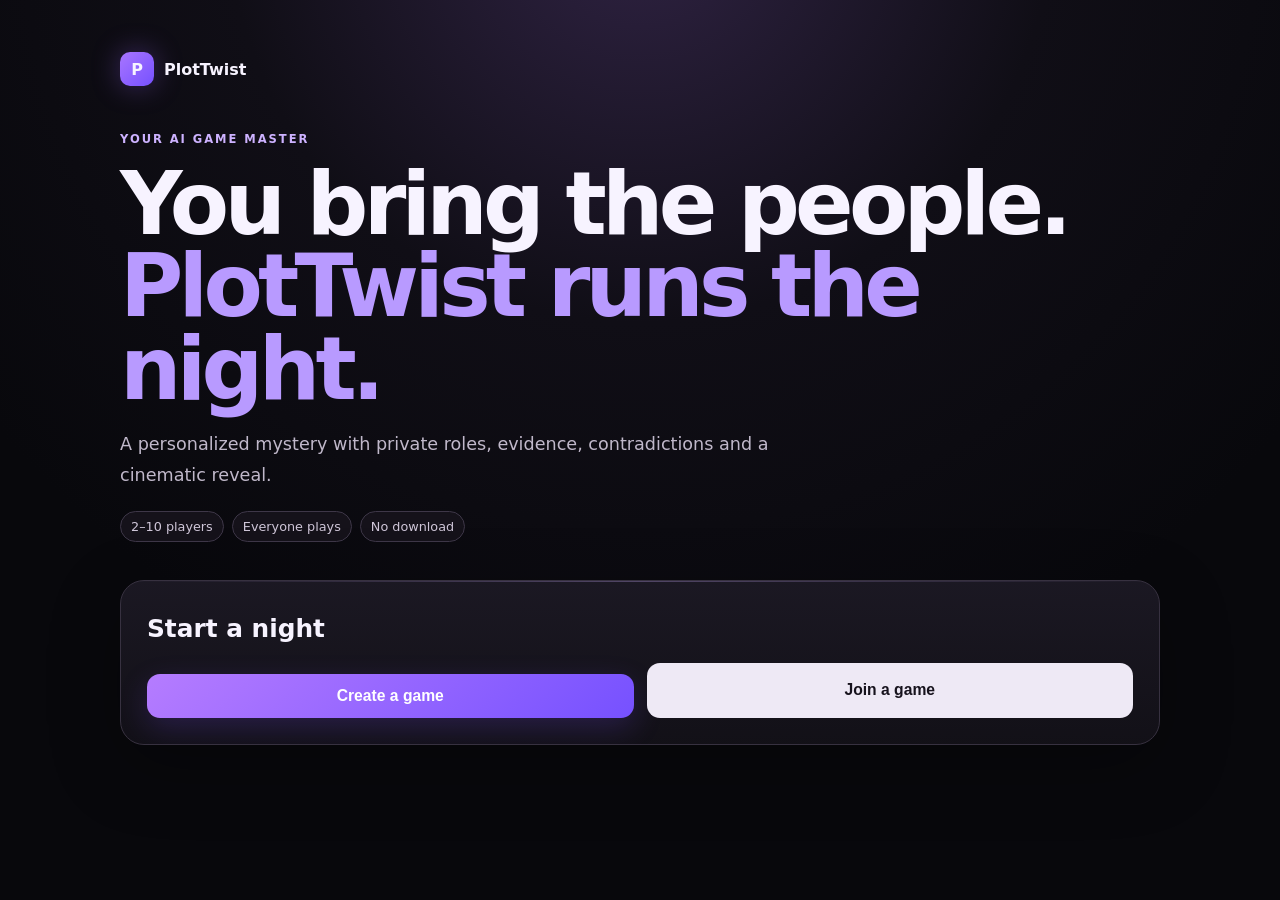
==== static/index.html @ 0352ec6f "Fix sticky old-game session and add New Game escape hatch" ====
<!doctype html><html lang="en"><head><meta charset="utf-8"><meta name="viewport" content="width=device-width,initial-scale=1"><title>PlotTwist 2</title><link rel="stylesheet" href="/static/style.css?v=5"><link rel="stylesheet" href="/static/v2.css?v=b157f9a"></head><body><main class="shell"><section class="hero" id="hero"><div class="brand"><span class="logo">P</span><span>PlotTwist</span></div><span class="eyebrow">YOUR AI GAME MASTER</span><h1>You bring the people.<br><em>PlotTwist runs the night.</em></h1><p>A personalized mystery with private roles, evidence, contradictions and a cinematic reveal.</p><div class="hero-badges"><span>2–10 players</span><span>Everyone plays</span><span>No download</span></div></section><section id="choice" class="card"><h2>Start a night</h2><div class="form-grid"><button class="primary" onclick="choose('create')">Create a game</button><button onclick="choose('join')">Join a game</button></div></section><section id="resumePanel" class="card hidden"><span class="eyebrow">GAME FOUND ON THIS DEVICE</span><h2>Resume or start fresh?</h2><p class="muted">This browser remembers your last room so a refresh does not kick you out.</p><div class="form-grid"><button class="primary" onclick="resumeGame()">Resume previous game</button><button onclick="newGame()">Start a new game</button></div></section><section id="createPanel" class="card hidden"><button class="mini" onclick="landing()">Back</button><h2>Create your mystery</h2><div class="form-grid"><label>Your name<input id="hostName" placeholder="Daniel"></label><label>Game<select id="gameType"><option value="murder">Murder Mystery</option><option value="heist">The Heist</option><option value="secrets">Secret Night</option></select></label><label>Group name<input id="groupName" placeholder="The Friday Crew"></label><label>Where are you playing?<input id="location" placeholder="Living room"></label></div><label>Inside joke or personal memory <span class="optional">optional</span><input id="insideJoke" placeholder="A real detail the mystery can turn into evidence"></label><button class="primary" onclick="createGame()">Create the night</button></section><section id="joinPanel" class="card hidden"><button class="mini" onclick="landing()">Back</button><h2>Join the mystery</h2><label>Your name<input id="joinName"></label><label>Room code<input id="joinCode" class="room-input" maxlength="5"></label><button class="primary" onclick="joinGame()">Join room</button></section><section id="game" class="hidden narrow"><div class="room-head"><div><span class="eyebrow">PRIVATE GAME</span><h1 id="roomTitle">PlotTwist</h1><p class="muted">Everyone is a player. The Game Master runs the story.</p></div><div style="display:flex;gap:8px;align-items:center;flex-wrap:wrap"><div class="pill" id="status">WAITING</div><button class="mini" onclick="newGame()">New game</button></div></div><div class="card compact" id="share"><div class="invite-grid"><div><strong>Room code</strong><div class="share-row"><span class="code" id="shareCode"></span><button class="mini" onclick="copyInvite()">Copy invite</button></div></div><img id="qr" class="qr"></div></div><div class="card"><div class="card-title-row"><h2>Cast</h2><span class="counter" id="playerCount"></span></div><div id="players"></div><div id="v2Controls"></div></div><div id="v2Mount"></div></section></main><div id="toast" class="toast hidden"></div><script src="/static/v2.js?v=f482faf"></script><script>let session=JSON.parse(localStorage.getItem('plottwist_session')||'{}');V2.session=session;const $=s=>document.querySelector(s);function save(){localStorage.setItem('plottwist_session',JSON.stringify(session));V2.session=session}function clearSession(){localStorage.removeItem('plottwist_session');session={};V2.session=session}function hidePanels(){['#choice','#resumePanel','#createPanel','#joinPanel','#game'].forEach(x=>$(x)?.classList.add('hidden'))}function toast(m){let t=$('#toast');t.textContent=m;t.classList.remove('hidden');setTimeout(()=>t.classList.add('hidden'),2200)}function landing(){hidePanels();$('#hero').classList.remove('hidden');(session.code?$('#resumePanel'):$('#choice')).classList.remove('hidden')}function choose(x){hidePanels();$('#hero').classList.remove('hidden');$(x==='create'?'#createPanel':'#joinPanel').classList.remove('hidden')}function newGame(){clearSession();history.replaceState({},'',location.pathname);hidePanels();$('#hero').classList.remove('hidden');$('#choice').classList.remove('hidden')}function resumeGame(){if(session.code)show();else landing()}async function req(p,b){let r=await fetch(p,{method:b?'POST':'GET',headers:{'Content-Type':'application/json'},body:b?JSON.stringify(b):undefined,cache:'no-store'}),d=await r.json();if(!r.ok)throw Error(d.error||'error');return d}async function createGame(){try{if(!$('#hostName').value.trim())return toast('Enter your name');session=await req('/api/create',{name:$('#hostName').value,game_type:$('#gameType').value,group_name:$('#groupName').value,location:$('#location').value,inside_joke:$('#insideJoke').value});save();show()}catch(e){toast(e.message)}}async function joinGame(){try{session=await req('/api/join',{name:$('#joinName').value,code:$('#joinCode').value});save();show()}catch(e){toast(e.message)}}function show(){hidePanels();$('#hero').classList.add('hidden');$('#game').classList.remove('hidden');$('#shareCode').textContent=session.code;$('#qr').src='/api/qr/'+session.code+'?v='+Date.now();loadShell();V2.load()}async function loadShell(){try{let s=await V2.req(`/api/v2/game/${session.code}?token=${encodeURIComponent(session.token||'')}&host=${encodeURIComponent(session.host||'')}`);$('#status').textContent={lobby:'WAITING',playing:'LIVE',finished:'CASE CLOSED'}[s.status];$('#roomTitle').textContent=s.title||'Tonight’s mystery';$('#playerCount').textContent=s.players.length+' players';$('#players').innerHTML=s.players.map((p,i)=>`<div class="player"><span class="avatar">${i+1}</span><span>${V2.esc(p.name)}</span><small>${p.has_ai_art?'AI portrait ready':p.has_photo?'Photo ready':'Ready'}</small></div>`).join('');$('#share').classList.toggle('hidden',s.status!=='lobby')}catch(e){if(e.message==='not_found'){clearSession();landing()}}}async function copyInvite(){try{await navigator.clipboard.writeText(`PlotTwist\nCode: ${session.code}\n${location.origin}/?code=${session.code}`);toast('Invite copied')}catch{toast('Code: '+session.code)}}let code=new URLSearchParams(location.search).get('code');if(code){clearSession();$('#joinCode').value=code.toUpperCase();choose('join')}else landing();setInterval(()=>{if(session.code&&!$('#game').classList.contains('hidden')){loadShell();V2.load()}},1500);</script></body></html>
---- static/style.css ----
:root{font-family:Inter,system-ui,-apple-system,BlinkMacSystemFont,"Segoe UI",sans-serif;background:#08080c;color:#f7f3ff;--ink:#f7f3ff;--muted:#aaa2b5;--panel:rgba(22,20,29,.92);--line:#373140;--violet:#a875ff;--violet2:#7651ff}*{box-sizing:border-box}body{margin:0;min-height:100vh;background:radial-gradient(circle at 50% -10%,#302344 0,#100e16 35%,#08080c 70%);background-attachment:fixed}.shell{width:min(1040px,92vw);margin:0 auto;padding:42px 0 86px}.narrow{width:min(760px,100%);margin:auto}.brand{display:flex;align-items:center;gap:10px;font-weight:900;margin-bottom:42px}.logo{display:grid;place-items:center;width:34px;height:34px;border-radius:10px;background:linear-gradient(135deg,var(--violet),var(--violet2));box-shadow:0 0 28px rgba(154,104,255,.34)}.hero{padding:10px 0 38px}.hero h1,.room-head h1{font-size:clamp(2.5rem,7vw,5.4rem);line-height:.96;letter-spacing:-.055em;margin:.18em 0}.hero h1 em{font-style:normal;color:#b89aff}.hero p{max-width:730px;color:#c0b8ca;font-size:1.1rem;line-height:1.75}.hero-badges{display:flex;flex-wrap:wrap;gap:8px;margin-top:20px}.hero-badges span,.counter{font-size:.8rem;border:1px solid #3e3748;border-radius:999px;padding:7px 10px;color:#cfc6d8;background:#15121a}.eyebrow{font-size:.72rem;letter-spacing:.17em;color:#cdb2ff;font-weight:900}.grid{display:grid;grid-template-columns:1.45fr .75fr;gap:18px;align-items:start}.card{position:relative;background:linear-gradient(180deg,rgba(28,25,36,.94),rgba(19,17,24,.94));border:1px solid var(--line);border-radius:24px;padding:26px;box-shadow:0 22px 70px rgba(0,0,0,.28);margin-bottom:18px;overflow:hidden}.card:before{content:"";position:absolute;inset:0 0 auto;height:1px;background:linear-gradient(90deg,transparent,rgba(204,174,255,.3),transparent)}.compact{padding:20px 22px}.card h2{font-size:1.55rem;margin:7px 0 20px}.step{position:absolute;left:22px;top:20px;color:#5d5367;font-weight:900;font-size:.8rem}.form-grid{display:grid;grid-template-columns:1fr 1fr;gap:0 13px}label{display:block;margin:13px 0;color:#d8d1df;font-size:.9rem;font-weight:650}input,select{width:100%;margin-top:7px;border:1px solid #433b4d;background:#0f0e13;color:#fff;border-radius:13px;padding:13px 14px;font-size:1rem;outline:none;transition:.2s}input:focus,select:focus{border-color:#8d69dc;box-shadow:0 0 0 3px rgba(141,105,220,.12)}.optional{color:#756d7f;font-size:.75rem;font-weight:500}button{border:0;border-radius:13px;padding:13px 17px;font-weight:850;font-size:.98rem;cursor:pointer;background:#eee9f5;color:#17131d;transition:transform .15s,opacity .15s}button:hover{transform:translateY(-1px)}button.primary{background:linear-gradient(135deg,#b57cff,#7651ff);color:white;width:100%;margin-top:11px;box-shadow:0 10px 30px rgba(124,81,255,.2)}button:disabled{opacity:.4;cursor:not-allowed;transform:none}.microcopy{font-size:.78rem;color:#756e80;text-align:center;margin:10px 0 0}.muted{color:var(--muted);line-height:1.55}.privacy-note{margin-top:22px;padding:12px;border-radius:12px;background:#111017;color:#91899b;font-size:.79rem}.room-input{text-transform:uppercase;letter-spacing:.18em;font-weight:900;font-size:1.15rem}.room-head{display:flex;align-items:flex-end;justify-content:space-between;gap:18px;margin-bottom:18px}.room-head h1{font-size:clamp(2rem,6vw,3.7rem);margin:.12em 0}.pill{border:1px solid #4a4058;background:#15121a;border-radius:999px;padding:9px 13px;color:#dacfea;font-size:.8rem;font-weight:800}.share-row{display:flex;align-items:center;gap:10px;margin:8px 0}.code{font-size:1.9rem;font-weight:950;letter-spacing:.16em}.mini{padding:8px 11px;font-size:.78rem;background:#2c2535;color:#fff}.card-title-row{display:flex;align-items:center;justify-content:space-between}.player{display:grid;grid-template-columns:34px 1fr auto;gap:10px;align-items:center;padding:12px 0;border-bottom:1px solid #302a37}.player:last-child{border-bottom:0}.avatar{display:grid;place-items:center;width:30px;height:30px;border-radius:50%;background:#2d2637;color:#cdb4ee;font-size:.75rem;font-weight:900}.player small{color:#8f859a}.hidden{display:none!important}.role-card{border-color:#57446f}.secret-panel,.objective{margin-top:15px;padding:17px;border-radius:15px;background:#0e0d12;border:1px solid #3c3348}.secret-panel span,.objective span{font-size:.72rem;color:#aa8ed2;font-weight:900;letter-spacing:.1em}.secret-panel p,.objective p{line-height:1.65;margin-bottom:0}.gm-card{padding-top:70px}.gm-orb{position:absolute;top:20px;right:24px;width:38px;height:38px;border-radius:50%;display:grid;place-items:center;background:radial-gradient(circle at 35% 30%,#d4b6ff,#7a4dea 58%,#33205c);font-size:.68rem;font-weight:950;box-shadow:0 0 32px rgba(150,98,255,.35)}.bigcopy{font-size:1.17rem;line-height:1.85}.choices{display:flex;flex-wrap:wrap;gap:8px;margin-top:12px}.choice{background:#292230;color:#fff;border:1px solid #493c55}.choice.selected{background:#8d62e8;border-color:#b897ff}.finish-card{text-align:center}.result{display:flex;justify-content:space-between;padding:11px 2px;border-bottom:1px solid #322b39;text-align:right}.toast{position:fixed;left:50%;bottom:28px;transform:translateX(-50%);background:#f3eef8;color:#16121b;padding:11px 16px;border-radius:999px;font-weight:800;box-shadow:0 14px 40px rgba(0,0,0,.35);z-index:10}hr{border:0;border-top:1px solid #3a3142;margin:22px 0}@media(max-width:760px){.grid,.form-grid{grid-template-columns:1fr}.shell{padding-top:25px}.brand{margin-bottom:28px}.room-head{align-items:flex-start;flex-direction:column}.hero p{font-size:1rem}.card{padding:21px}.step{left:19px}.player{grid-template-columns:30px 1fr}.player small{grid-column:2}.hero-badges{gap:6px}}

.invite-grid{display:grid;grid-template-columns:1fr 118px;gap:18px;align-items:center}.qr{width:118px;height:118px;background:#fff;border-radius:16px;padding:8px;justify-self:end}.round-top{display:flex;align-items:center;justify-content:space-between;gap:12px}.timer{font-variant-numeric:tabular-nums;font-weight:950;letter-spacing:.06em;border:1px solid #4b4057;background:#121017;padding:8px 11px;border-radius:999px;color:#e3d8ef}.timer.urgent{border-color:#9a4565;color:#ff9fbd;box-shadow:0 0 24px rgba(255,95,145,.12)}.live-event{margin:18px 0;padding:16px;border-radius:16px;border:1px solid #6b4aa0;background:linear-gradient(135deg,rgba(111,72,161,.22),rgba(42,29,59,.55))}.live-event span{font-size:.69rem;letter-spacing:.16em;font-weight:950;color:#d6b7ff}.live-event p{margin:8px 0 0;line-height:1.7}.host-react{margin-top:18px}.react-row{display:grid;grid-template-columns:1fr auto;gap:9px;align-items:end}.react-row input{margin:0}.react-row button{white-space:nowrap;background:#30253d;color:#fff;border:1px solid #51405f}@media(max-width:760px){.invite-grid{grid-template-columns:1fr 94px}.qr{width:94px;height:94px}.react-row{grid-template-columns:1fr}.react-row button{width:100%}}

.modal{position:fixed;inset:0;background:rgba(5,4,8,.82);backdrop-filter:blur(12px);z-index:50;display:grid;place-items:center;padding:20px}.modal.hidden{display:none}.modal-card{position:relative;width:min(560px,100%);background:#17131d;border:1px solid #44374f;border-radius:26px;padding:28px;box-shadow:0 30px 90px rgba(0,0,0,.55)}.modal-x{position:absolute;left:16px;top:14px;width:38px;height:38px;border-radius:50%;padding:0;background:#241d2d;color:#fff;border:1px solid #44374f}.how-steps{display:grid;gap:12px;margin:20px 0}.how-steps>div{display:grid;grid-template-columns:34px 1fr;gap:12px;align-items:center;background:#100d14;border:1px solid #30283a;border-radius:15px;padding:12px}.how-steps b{display:grid;place-items:center;width:30px;height:30px;border-radius:50%;background:#6d48a0}.sound-btn{padding:7px 9px;margin-left:6px;border-radius:999px;background:#18131f;border:1px solid #3c3048;color:#fff}

textarea{width:100%;min-height:92px;resize:vertical;background:#0f0c13;color:#fff;border:1px solid #3b3045;border-radius:14px;padding:12px;font:inherit}
.checkline{display:flex!important;gap:10px;align-items:center}
.checkline input{width:auto;margin:0}
---- static/v2.css ----
.v2-stage{display:grid;gap:18px}.v2-scene,.gm-conductor{padding:28px;border:1px solid rgba(255,255,255,.12);border-radius:20px;background:linear-gradient(145deg,rgba(255,255,255,.06),rgba(255,255,255,.015))}.v2-kicker{font-size:12px;letter-spacing:.18em;text-transform:uppercase;opacity:.65}.v2-phase{font-size:clamp(28px,6vw,56px);margin:6px 0 12px}.v2-opening{font-size:clamp(18px,3vw,25px);line-height:1.55}.evidence-grid{display:grid;grid-template-columns:repeat(auto-fit,minmax(220px,1fr));gap:12px}.evidence-card{padding:18px;border:1px solid rgba(255,255,255,.14);border-radius:16px;background:rgba(255,255,255,.04)}.evidence-card strong{display:block;margin-bottom:8px}.role-stack{display:grid;gap:14px}.role-poster{position:relative;overflow:hidden;min-height:420px;border-radius:24px;border:1px solid rgba(255,255,255,.14);background:#121218}.role-poster img{position:absolute;inset:0;width:100%;height:100%;object-fit:cover;filter:contrast(1.06);opacity:.92}.role-poster:after{content:'';position:absolute;inset:0;background:linear-gradient(180deg,rgba(0,0,0,.02),rgba(0,0,0,.08) 62%,rgba(0,0,0,.78))}.role-title{position:absolute;left:22px;right:22px;bottom:20px;z-index:2;text-shadow:0 2px 18px rgba(0,0,0,.7)}.role-title h2{font-size:clamp(34px,7vw,58px);margin:4px 0 0}.role-details{display:grid;gap:12px}.role-detail{padding:18px;border-radius:17px;background:#0f0e13;border:1px solid rgba(255,255,255,.11)}.role-detail strong{display:block;font-size:12px;letter-spacing:.14em;color:#c9a9ff;margin-bottom:8px}.role-detail p{margin:0;line-height:1.65}.gm-conductor{border-color:rgba(161,113,255,.4);background:linear-gradient(145deg,rgba(126,76,220,.17),rgba(255,255,255,.025))}.gm-conductor>p{font-size:17px;line-height:1.6}.current-turn{margin-top:18px;padding:22px;border-radius:18px;background:#0c0b10;border:1px solid rgba(197,165,255,.35)}.current-turn.your-turn{border-color:rgba(154,232,180,.75);box-shadow:0 0 0 1px rgba(154,232,180,.12),0 14px 40px rgba(80,180,115,.12)}.current-turn small{letter-spacing:.13em;color:#bca0ef}.current-turn.your-turn small{color:#9be3ad}.current-turn h2{font-size:clamp(30px,6vw,48px);margin:7px 0}.current-turn p{font-size:20px;line-height:1.55}.round-complete{margin-top:18px;padding:20px;border-radius:16px;background:rgba(70,160,95,.08);border:1px solid rgba(120,220,150,.35)}.round-complete strong{color:#9be3ad;letter-spacing:.08em}.photo-pick{display:grid;gap:12px;padding:16px;border:1px dashed rgba(255,255,255,.22);border-radius:14px}.photo-complete{border-style:solid;border-color:rgba(120,220,150,.45);background:rgba(70,160,95,.05)}.photo-done,.photo-status.saved{color:#9be3ad;font-weight:850}.photo-status{margin:0;color:#bfb7ca}.photo-status.error{color:#ff9fb1;font-weight:850}.choices{display:grid;grid-template-columns:repeat(auto-fit,minmax(150px,1fr));gap:10px}.v2-vote.selected{outline:2px solid #9be3ad;background:rgba(120,220,150,.12)}.timeline{display:grid;gap:10px}.timeline div{padding:12px 14px;border-left:3px solid currentColor;background:rgba(255,255,255,.04)}.reveal-card{background:radial-gradient(circle at 50% 0%,rgba(126,76,220,.2),transparent 42%),linear-gradient(145deg,rgba(255,255,255,.06),rgba(255,255,255,.015))}.reveal-score{font-size:20px;color:#c9a9ff;font-weight:800}.result-row{display:flex;justify-content:space-between;gap:16px;padding:14px 0;border-bottom:1px solid rgba(255,255,255,.08)}.result-row:last-child{border-bottom:0}.culprit-result{color:#ffb4c2;font-weight:800}@media(max-width:600px){.v2-scene,.gm-conductor{padding:18px}.role-poster{min-height:360px}.current-turn{padding:17px}.current-turn p{font-size:18px}.result-row{font-size:15px}}
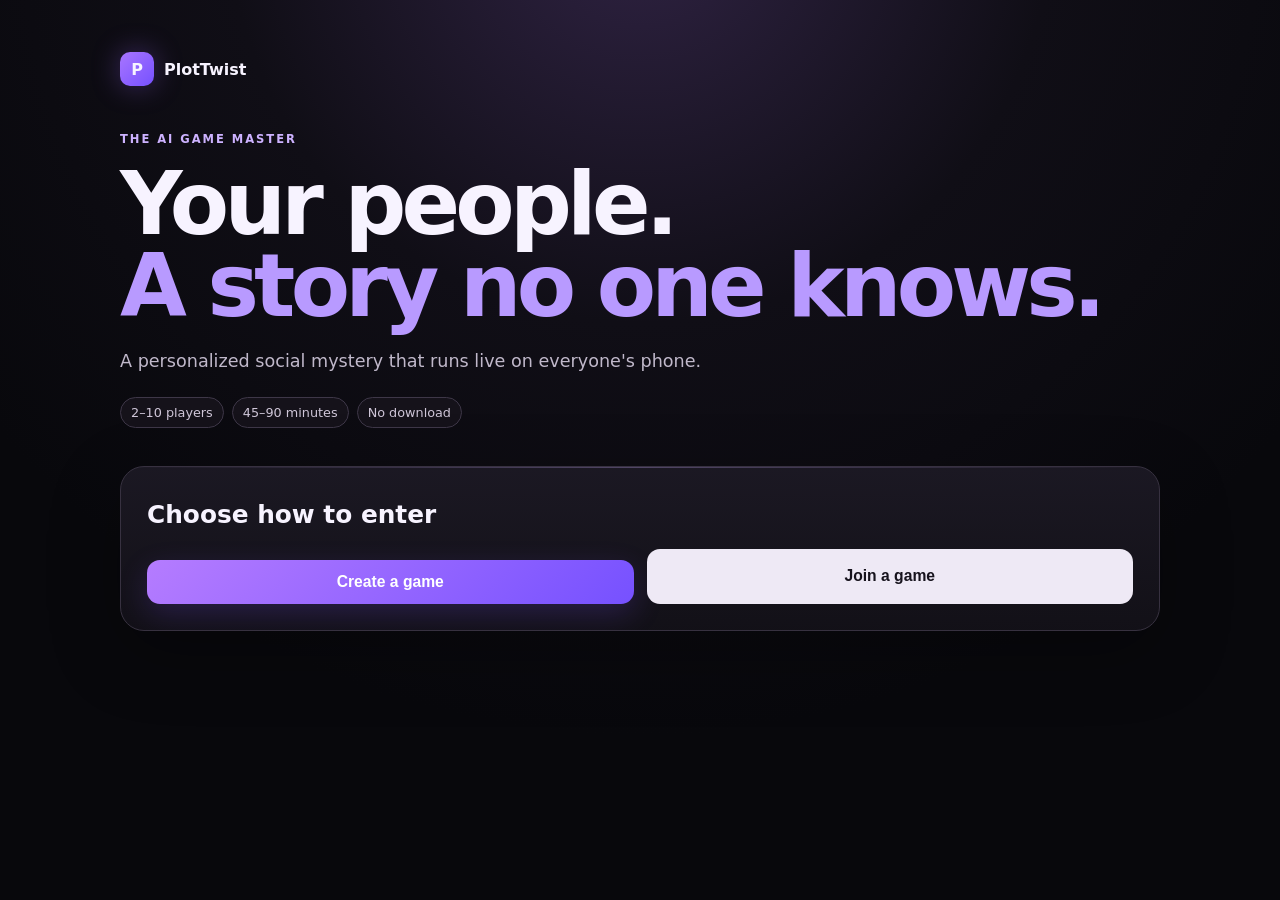
==== commit 6de38149: "Show photo upload for every player and player conclusions" ====
--- a/static/index.html
+++ b/static/index.html
@@ -1 +1,3 @@
-<!doctype html><html lang="en"><head><meta charset="utf-8"><meta name="viewport" content="width=device-width,initial-scale=1"><title>PlotTwist 2</title><link rel="stylesheet" href="/static/style.css?v=5"><link rel="stylesheet" href="/static/v2.css?v=b157f9a"></head><body><main class="shell"><section class="hero" id="hero"><div class="brand"><span class="logo">P</span><span>PlotTwist</span></div><span class="eyebrow">YOUR AI GAME MASTER</span><h1>You bring the people.<br><em>PlotTwist runs the night.</em></h1><p>A personalized mystery with private roles, evidence, contradictions and a cinematic reveal.</p><div class="hero-badges"><span>2–10 players</span><span>Everyone plays</span><span>No download</span></div></section><section id="choice" class="card"><h2>Start a night</h2><div class="form-grid"><button class="primary" onclick="choose('create')">Create a game</button><button onclick="choose('join')">Join a game</button></div></section><section id="resumePanel" class="card hidden"><span class="eyebrow">GAME FOUND ON THIS DEVICE</span><h2>Resume or start fresh?</h2><p class="muted">This browser remembers your last room so a refresh does not kick you out.</p><div class="form-grid"><button class="primary" onclick="resumeGame()">Resume previous game</button><button onclick="newGame()">Start a new game</button></div></section><section id="createPanel" class="card hidden"><button class="mini" onclick="landing()">Back</button><h2>Create your mystery</h2><div class="form-grid"><label>Your name<input id="hostName" placeholder="Daniel"></label><label>Game<select id="gameType"><option value="murder">Murder Mystery</option><option value="heist">The Heist</option><option value="secrets">Secret Night</option></select></label><label>Group name<input id="groupName" placeholder="The Friday Crew"></label><label>Where are you playing?<input id="location" placeholder="Living room"></label></div><label>Inside joke or personal memory <span class="optional">optional</span><input id="insideJoke" placeholder="A real detail the mystery can turn into evidence"></label><button class="primary" onclick="createGame()">Create the night</button></section><section id="joinPanel" class="card hidden"><button class="mini" onclick="landing()">Back</button><h2>Join the mystery</h2><label>Your name<input id="joinName"></label><label>Room code<input id="joinCode" class="room-input" maxlength="5"></label><button class="primary" onclick="joinGame()">Join room</button></section><section id="game" class="hidden narrow"><div class="room-head"><div><span class="eyebrow">PRIVATE GAME</span><h1 id="roomTitle">PlotTwist</h1><p class="muted">Everyone is a player. The Game Master runs the story.</p></div><div style="display:flex;gap:8px;align-items:center;flex-wrap:wrap"><div class="pill" id="status">WAITING</div><button class="mini" onclick="newGame()">New game</button></div></div><div class="card compact" id="share"><div class="invite-grid"><div><strong>Room code</strong><div class="share-row"><span class="code" id="shareCode"></span><button class="mini" onclick="copyInvite()">Copy invite</button></div></div><img id="qr" class="qr"></div></div><div class="card"><div class="card-title-row"><h2>Cast</h2><span class="counter" id="playerCount"></span></div><div id="players"></div><div id="v2Controls"></div></div><div id="v2Mount"></div></section></main><div id="toast" class="toast hidden"></div><script src="/static/v2.js?v=f482faf"></script><script>let session=JSON.parse(localStorage.getItem('plottwist_session')||'{}');V2.session=session;const $=s=>document.querySelector(s);function save(){localStorage.setItem('plottwist_session',JSON.stringify(session));V2.session=session}function clearSession(){localStorage.removeItem('plottwist_session');session={};V2.session=session}function hidePanels(){['#choice','#resumePanel','#createPanel','#joinPanel','#game'].forEach(x=>$(x)?.classList.add('hidden'))}function toast(m){let t=$('#toast');t.textContent=m;t.classList.remove('hidden');setTimeout(()=>t.classList.add('hidden'),2200)}function landing(){hidePanels();$('#hero').classList.remove('hidden');(session.code?$('#resumePanel'):$('#choice')).classList.remove('hidden')}function choose(x){hidePanels();$('#hero').classList.remove('hidden');$(x==='create'?'#createPanel':'#joinPanel').classList.remove('hidden')}function newGame(){clearSession();history.replaceState({},'',location.pathname);hidePanels();$('#hero').classList.remove('hidden');$('#choice').classList.remove('hidden')}function resumeGame(){if(session.code)show();else landing()}async function req(p,b){let r=await fetch(p,{method:b?'POST':'GET',headers:{'Content-Type':'application/json'},body:b?JSON.stringify(b):undefined,cache:'no-store'}),d=await r.json();if(!r.ok)throw Error(d.error||'error');return d}async function createGame(){try{if(!$('#hostName').value.trim())return toast('Enter your name');session=await req('/api/create',{name:$('#hostName').value,game_type:$('#gameType').value,group_name:$('#groupName').value,location:$('#location').value,inside_joke:$('#insideJoke').value});save();show()}catch(e){toast(e.message)}}async function joinGame(){try{session=await req('/api/join',{name:$('#joinName').value,code:$('#joinCode').value});save();show()}catch(e){toast(e.message)}}function show(){hidePanels();$('#hero').classList.add('hidden');$('#game').classList.remove('hidden');$('#shareCode').textContent=session.code;$('#qr').src='/api/qr/'+session.code+'?v='+Date.now();loadShell();V2.load()}async function loadShell(){try{let s=await V2.req(`/api/v2/game/${session.code}?token=${encodeURIComponent(session.token||'')}&host=${encodeURIComponent(session.host||'')}`);$('#status').textContent={lobby:'WAITING',playing:'LIVE',finished:'CASE CLOSED'}[s.status];$('#roomTitle').textContent=s.title||'Tonight’s mystery';$('#playerCount').textContent=s.players.length+' players';$('#players').innerHTML=s.players.map((p,i)=>`<div class="player"><span class="avatar">${i+1}</span><span>${V2.esc(p.name)}</span><small>${p.has_ai_art?'AI portrait ready':p.has_photo?'Photo ready':'Ready'}</small></div>`).join('');$('#share').classList.toggle('hidden',s.status!=='lobby')}catch(e){if(e.message==='not_found'){clearSession();landing()}}}async function copyInvite(){try{await navigator.clipboard.writeText(`PlotTwist\nCode: ${session.code}\n${location.origin}/?code=${session.code}`);toast('Invite copied')}catch{toast('Code: '+session.code)}}let code=new URLSearchParams(location.search).get('code');if(code){clearSession();$('#joinCode').value=code.toUpperCase();choose('join')}else landing();setInterval(()=>{if(session.code&&!$('#game').classList.contains('hidden')){loadShell();V2.load()}},1500);</script></body></html>+<!doctype html><html lang="en"><head><meta charset="utf-8"><meta name="viewport" content="width=device-width,initial-scale=1"><meta http-equiv="Cache-Control" content="no-store"><title>PlotTwist</title><link rel="stylesheet" href="/static/style.css?v=5"></head><body><main class="shell"><section class="hero" id="hero"><div class="brand"><span class="logo">P</span><span>PlotTwist</span></div><span class="eyebrow">THE AI GAME MASTER</span><h1>Your people.<br><em>A story no one knows.</em></h1><p>A personalized social mystery that runs live on everyone's phone.</p><div class="hero-badges"><span>2–10 players</span><span>45–90 minutes</span><span>No download</span></div></section><section id="choice" class="card"><h2>Choose how to enter</h2><div class="form-grid"><button class="primary" onclick="choose('create')">Create a game</button><button onclick="choose('join')">Join a game</button></div></section><section id="createPanel" class="card hidden"><button class="mini" onclick="home()">Back</button><h2>Create your night</h2><div class="form-grid"><label>Your name<input id="hostName"></label><label>Game<select id="gameType"><option value="murder">Murder Mystery</option><option value="heist">The Heist</option><option value="secrets">Secret Night</option></select></label><label>Group name<input id="groupName"></label><label>Location<input id="location" placeholder="Living room"></label><label>Relationship<select id="relationship"><option>Couple / date night</option><option>Old friends</option><option>Coworkers</option><option>Family</option><option>New friend group</option></select></label><label>Theme<select id="theme"><option>Modern mystery</option><option>Luxury hotel</option><option>Celebrity party</option><option>Dark mansion</option><option>Vacation gone wrong</option></select></label><label>Tone<select id="tone"><option>Funny & suspenseful</option><option>Dark & cinematic</option><option>Chaotic & funny</option></select></label><label>Length<select id="duration"><option value="45">45 minutes</option><option value="60" selected>60 minutes</option><option value="90">90 minutes</option></select></label></div><label>Inside joke or personal detail <span class="optional">optional</span><input id="insideJoke" placeholder="Something only your group would recognize"></label><button class="primary" onclick="createGame()">Create game</button></section><section id="joinPanel" class="card hidden"><button class="mini" onclick="home()">Back</button><h2>Join a game</h2><label>Your name<input id="joinName"></label><label>Room code<input id="joinCode" class="room-input" maxlength="5"></label><button class="primary" onclick="joinGame()">Join room</button></section><section id="game" class="hidden narrow"><div class="room-head"><div><span class="eyebrow">PRIVATE GAME</span><h1 id="roomTitle">PlotTwist</h1><p class="muted" id="storySubtitle"></p></div><div class="pill" id="status"></div></div><div class="card compact" id="share"><div class="invite-grid"><div><strong>Room code</strong><div class="share-row"><span class="code" id="shareCode"></span><button class="mini" onclick="copyInvite()">Copy invite</button></div></div><img id="qr" class="qr"></div></div><div class="card"><div class="card-title-row"><h2>Players</h2><span class="counter" id="playerCount"></span></div><div id="players"></div><div id="hostControls"></div></div><div class="card" id="photoCard"><span class="eyebrow">BEFORE THE STORY</span><h2>Add your face to the night</h2><p class="muted">Optional. Upload a photo and PlotTwist will turn it into your cinematic role portrait after the story starts.</p><div id="photoSaved" class="hidden" style="margin:8px 0;color:#9be3ad;font-weight:800">✓ PHOTO SAVED</div><label>Choose photo<input id="photoInput" type="file" accept="image/*"></label><img id="photoPreview" class="hidden" style="width:150px;height:150px;object-fit:cover;border-radius:16px;margin:12px auto;display:block"><label style="display:flex;gap:8px;align-items:flex-start"><input id="photoConsent" type="checkbox" style="width:auto;margin-top:3px"><span>I confirm this is my photo and consent to its use in this private game.</span></label><button id="photoSave" onclick="savePhoto()" disabled>Save this photo</button><p class="muted" id="photoMsg">No photo selected yet.</p></div><div class="card role-card hidden" id="roleCard"><span class="eyebrow">FOR YOUR EYES ONLY</span><div id="portraitWrap"></div><h2 id="roleName"></h2><div class="secret-panel"><span>YOUR SECRET</span><p id="secret"></p></div><div class="objective"><span>YOUR OBJECTIVE</span><p id="objective"></p></div><div class="secret-panel hidden" id="privateHintBox"><span>PRIVATE CLUE</span><p id="privateHint"></p></div></div><div class="card gm-card hidden" id="roundCard"><div class="gm-orb">GM</div><div class="round-top"><span class="eyebrow" id="roundLabel"></span><div class="timer" id="timer">--:--</div></div><h2>Game Master</h2><p class="bigcopy" id="roundPrompt"></p><div class="live-event hidden" id="liveEvent"><span>LIVE TWIST</span><p id="liveEventText"></p></div><div id="playerReact" class="hidden"><hr><strong>Your conclusion / what just happened?</strong><p class="muted">Every player can submit one observation. PlotTwist will turn it into a live twist for the group.</p><div class="react-row"><input id="reactSummary" placeholder="I noticed that..."><button id="twistBtn" onclick="reactGM()">Submit conclusion</button></div></div><div id="voteBox"></div></div><div class="card hidden finish-card" id="finished"><span class="eyebrow">CASE CLOSED</span><h2 id="killer"></h2><p id="scoreLine"></p><div id="voteResults"></div><button class="primary" onclick="newGame()">New game</button></div></section></main><div id="toast" class="toast hidden"></div><script>
+let session=JSON.parse(localStorage.getItem('plottwist_session')||'null')||{},timerHandle=null,timerDeadline=0,lastRound=null,loading=false,pendingPhoto='';const $=s=>document.querySelector(s),esc=s=>String(s??'').replace(/[&<>"']/g,c=>({'&':'&amp;','<':'&lt;','>':'&gt;','"':'&quot',"'":'&#39;'}[c]));function save(){localStorage.setItem('plottwist_session',JSON.stringify(session))}function clearSession(){localStorage.removeItem('plottwist_session');session={}}function toast(m){let t=$('#toast');t.textContent=m;t.classList.remove('hidden');setTimeout(()=>t.classList.add('hidden'),2500)}function choose(x){$('#choice').classList.add('hidden');$('#createPanel').classList.toggle('hidden',x!=='create');$('#joinPanel').classList.toggle('hidden',x!=='join')}function home(){clearSession();location.href='/'}async function req(p,b){let r=await fetch(p+(p.includes('?')?'&':'?')+'_='+Date.now(),{method:b?'POST':'GET',headers:{'Content-Type':'application/json','Cache-Control':'no-cache'},body:b?JSON.stringify(b):undefined,cache:'no-store'});let d=await r.json();if(!r.ok)throw Error(d.error||`HTTP ${r.status}`);return d}async function createGame(){try{if(!$('#hostName').value.trim())return toast('Enter your name');session=await req('/api/create',{name:$('#hostName').value,game_type:$('#gameType').value,group_name:$('#groupName').value,location:$('#location').value,relationship:$('#relationship').value,inside_joke:$('#insideJoke').value,theme:$('#theme').value,tone:$('#tone').value,duration:+$('#duration').value});save();show()}catch(e){toast('Could not create game: '+e.message)}}async function joinGame(){try{session=await req('/api/join',{name:$('#joinName').value,code:$('#joinCode').value});save();show()}catch(e){toast('Could not join: '+e.message)}}function show(){$('#hero').classList.add('hidden');$('#choice').classList.add('hidden');$('#createPanel').classList.add('hidden');$('#joinPanel').classList.add('hidden');$('#game').classList.remove('hidden');$('#qr').src='/api/qr/'+session.code+'?v='+Date.now();load()}function newGame(){clearSession();location.href='/'}async function copyInvite(){try{await navigator.clipboard.writeText(`PlotTwist\nCode: ${session.code}\n${location.origin}/?code=${session.code}`);toast('Invite copied')}catch{toast('Code: '+session.code)}}$('#photoInput').addEventListener('change',async e=>{let f=e.target.files&&e.target.files[0];if(!f)return;if(!f.type.startsWith('image/'))return toast('Choose an image file');if(f.size>4*1024*1024)return toast('Choose a photo under 4 MB');pendingPhoto=await new Promise((ok,no)=>{let r=new FileReader();r.onload=()=>ok(String(r.result));r.onerror=no;r.readAsDataURL(f)});$('#photoPreview').src=pendingPhoto;$('#photoPreview').classList.remove('hidden');$('#photoSave').disabled=false;$('#photoMsg').textContent='Photo selected. Confirm consent and save.'});async function savePhoto(){if(!pendingPhoto)return toast('Choose a photo first');if(!$('#photoConsent').checked)return toast('Confirm consent first');let b=$('#photoSave');b.disabled=true;b.textContent='Saving...';try{await req(`/api/game/${session.code}/photo`,{token:session.token,data_url:pendingPhoto,consent:true});pendingPhoto='';toast('Photo saved');await load()}catch(e){toast('Photo failed: '+e.message)}finally{b.textContent='Save this photo'}}async function load(){if(!session.code||loading)return;loading=true;try{render(await req(`/api/game/${session.code}?token=${encodeURIComponent(session.token||'')}&host=${encodeURIComponent(session.host||'')}`))}catch(e){if(e.message==='not_found'){clearSession();location.href='/'}else console.log(e)}finally{loading=false}}function render(d){let changed=lastRound!==null&&d.round_no!==lastRound;lastRound=d.round_no;$('#shareCode').textContent=d.code;$('#status').textContent={lobby:'WAITING',playing:'LIVE',finished:'FINISHED'}[d.status]||d.status;$('#playerCount').textContent=d.players.length+' players';$('#roomTitle').textContent=d.story_title||d.group_name||'PlotTwist';$('#storySubtitle').textContent=d.location||'';$('#players').innerHTML=d.players.map((p,i)=>`<div class="player"><span class="avatar">${i+1}</span><span>${esc(p.name)}</span><small>${p.has_ai_art?'AI portrait ready':p.has_photo?(d.status==='lobby'?'Photo ready':'Creating portrait…'):esc(p.role_name||'Waiting')}</small></div>`).join('');$('#share').classList.toggle('hidden',d.status!=='lobby');$('#photoCard').classList.toggle('hidden',d.status!=='lobby'||!d.me);if(d.me){$('#photoSaved').classList.toggle('hidden',!d.me.has_photo);if(d.me.has_photo)$('#photoMsg').textContent='✓ Your photo is saved and ready.'}$('#hostControls').innerHTML='';if(d.is_host&&d.status==='lobby')$('#hostControls').innerHTML=`<button class="primary" id="startBtn">${d.players.length<2?'Need at least 2 players':'Start the story'}</button>`;if(d.is_host&&d.status==='lobby'){let b=$('#startBtn');b.disabled=d.players.length<2;b.addEventListener('click',start)}if(d.is_host&&d.status==='playing'){$('#hostControls').innerHTML=`<button class="primary" id="nextBtn">${d.round_no===4?'Reveal the truth':'Open next round'}</button>`;$('#nextBtn').addEventListener('click',next)}if(d.me&&d.me.role_name&&d.status!=='finished'){$('#roleCard').classList.remove('hidden');$('#roleName').textContent=d.me.role_name;$('#secret').textContent=d.me.secret;$('#objective').textContent=d.me.objective;$('#privateHintBox').classList.toggle('hidden',!d.me.private_hint);$('#privateHint').textContent=d.me.private_hint||'';let art=d.me.ai_art_data||'';$('#portraitWrap').innerHTML=art?`<img src="${art}" style="width:100%;max-height:420px;object-fit:cover;border-radius:18px;margin:0 0 16px">`:d.me.has_photo?'<div class="muted" style="padding:18px 0">Creating your cinematic portrait…</div>':''}else $('#roleCard').classList.add('hidden');if(d.status==='playing'){$('#roundCard').classList.remove('hidden');$('#roundLabel').textContent=`Round ${d.round_no} of 4`;$('#roundPrompt').textContent=d.round_prompt;$('#playerReact').classList.toggle('hidden',!d.me);let ev=d.latest_gm_event&&d.latest_gm_event.round_no===d.round_no?d.latest_gm_event.response:'';$('#liveEvent').classList.toggle('hidden',!ev);$('#liveEventText').textContent=ev;timerDeadline=Date.now()+d.remaining_seconds*1000;startTimer();if(changed)toast(`Round ${d.round_no} is live`);if(d.round_no===4&&d.me){$('#voteBox').innerHTML='<hr><strong>YOUR SECRET VOTE</strong><div class="choices">'+d.players.filter(p=>p.id!==d.me.id).map(p=>`<button class="choice" data-id="${p.id}">${esc(p.name)}</button>`).join('')+'</div>';document.querySelectorAll('.choice').forEach(b=>b.addEventListener('click',()=>vote(+b.dataset.id,b)))}else $('#voteBox').innerHTML=''}else{$('#roundCard').classList.add('hidden');stopTimer()}if(d.status==='finished'){$('#finished').classList.remove('hidden');$('#killer').textContent=`${d.killer?.name||'Unknown'} was the culprit.`;$('#scoreLine').textContent=`${d.correct_votes} of ${d.total_votes} votes were correct.`;$('#voteResults').innerHTML=(d.vote_summary||[]).map(v=>`<div class="result"><span>${esc(v.name)}</span><strong>${v.votes} votes</strong></div>`).join('')}else $('#finished').classList.add('hidden')}async function start(){let b=$('#startBtn');if(b){b.disabled=true;b.textContent='Creating characters...'}try{await req(`/api/game/${session.code}/start`,{host:session.host});await load()}catch(e){toast('Start failed: '+e.message);if(b)b.disabled=false}}async function next(){let b=$('#nextBtn');if(b){b.disabled=true;b.textContent='Opening...'}try{let d=await req(`/api/game/${session.code}/next`,{host:session.host});toast(d.status==='finished'?'Case closed':`Round ${d.round_no} opened`);await load()}catch(e){toast('Next round failed: '+e.message);if(b)b.disabled=false}}async function reactGM(){let v=$('#reactSummary').value.trim();if(!v)return toast('Write what happened first');let b=$('#twistBtn');b.disabled=true;b.textContent='Submitting...';try{await req(`/api/game/${session.code}/react`,{token:session.token,summary:v});$('#reactSummary').value='';toast('Conclusion sent');await load()}catch(e){toast('Conclusion failed: '+e.message)}finally{b.disabled=false;b.textContent='Submit conclusion'}}async function vote(id,b){try{await req(`/api/game/${session.code}/vote`,{token:session.token,accused_id:id});document.querySelectorAll('.choice').forEach(x=>x.classList.remove('selected'));b.classList.add('selected');toast('Vote saved')}catch(e){toast('Vote failed: '+e.message)}}function startTimer(){if(timerHandle)clearInterval(timerHandle);let tick=()=>{let s=Math.max(0,Math.floor((timerDeadline-Date.now())/1000));$('#timer').textContent=`${String(Math.floor(s/60)).padStart(2,'0')}:${String(s%60).padStart(2,'0')}`};tick();timerHandle=setInterval(tick,1000)}function stopTimer(){if(timerHandle)clearInterval(timerHandle);timerHandle=null}let code=new URLSearchParams(location.search).get('code');if(code){clearSession();$('#joinCode').value=code.toUpperCase();choose('join')}else if(session.code)show();setInterval(load,1200);['focus','pageshow'].forEach(x=>window.addEventListener(x,load));document.addEventListener('visibilitychange',()=>{if(!document.hidden)load()});
+</script></body></html>
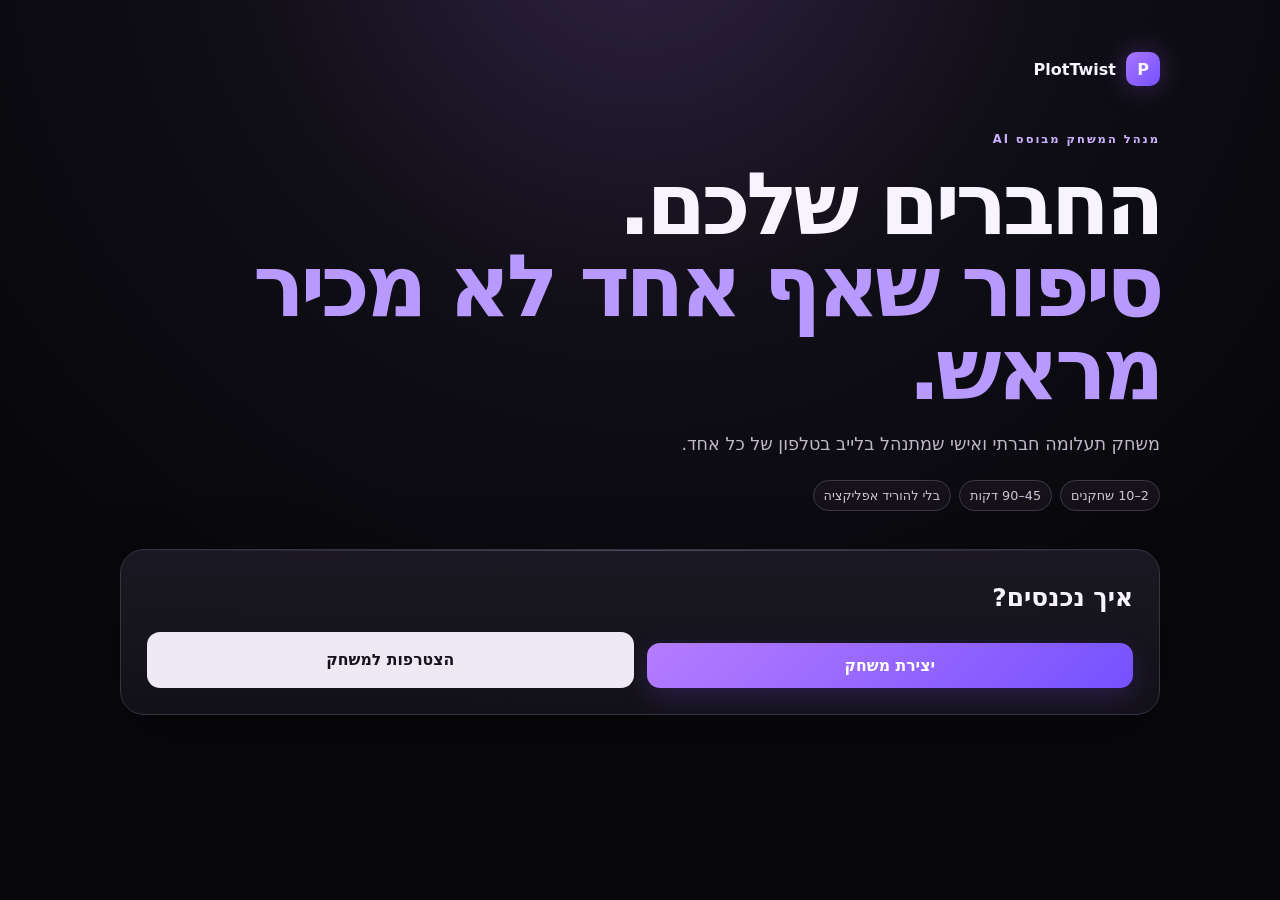
==== commit ca93ac07: "Hebrew playtest UI with RTL" ====
--- a/static/index.html
+++ b/static/index.html
@@ -1,3 +1,3 @@
-<!doctype html><html lang="en"><head><meta charset="utf-8"><meta name="viewport" content="width=device-width,initial-scale=1"><meta http-equiv="Cache-Control" content="no-store"><title>PlotTwist</title><link rel="stylesheet" href="/static/style.css?v=5"></head><body><main class="shell"><section class="hero" id="hero"><div class="brand"><span class="logo">P</span><span>PlotTwist</span></div><span class="eyebrow">THE AI GAME MASTER</span><h1>Your people.<br><em>A story no one knows.</em></h1><p>A personalized social mystery that runs live on everyone's phone.</p><div class="hero-badges"><span>2–10 players</span><span>45–90 minutes</span><span>No download</span></div></section><section id="choice" class="card"><h2>Choose how to enter</h2><div class="form-grid"><button class="primary" onclick="choose('create')">Create a game</button><button onclick="choose('join')">Join a game</button></div></section><section id="createPanel" class="card hidden"><button class="mini" onclick="home()">Back</button><h2>Create your night</h2><div class="form-grid"><label>Your name<input id="hostName"></label><label>Game<select id="gameType"><option value="murder">Murder Mystery</option><option value="heist">The Heist</option><option value="secrets">Secret Night</option></select></label><label>Group name<input id="groupName"></label><label>Location<input id="location" placeholder="Living room"></label><label>Relationship<select id="relationship"><option>Couple / date night</option><option>Old friends</option><option>Coworkers</option><option>Family</option><option>New friend group</option></select></label><label>Theme<select id="theme"><option>Modern mystery</option><option>Luxury hotel</option><option>Celebrity party</option><option>Dark mansion</option><option>Vacation gone wrong</option></select></label><label>Tone<select id="tone"><option>Funny & suspenseful</option><option>Dark & cinematic</option><option>Chaotic & funny</option></select></label><label>Length<select id="duration"><option value="45">45 minutes</option><option value="60" selected>60 minutes</option><option value="90">90 minutes</option></select></label></div><label>Inside joke or personal detail <span class="optional">optional</span><input id="insideJoke" placeholder="Something only your group would recognize"></label><button class="primary" onclick="createGame()">Create game</button></section><section id="joinPanel" class="card hidden"><button class="mini" onclick="home()">Back</button><h2>Join a game</h2><label>Your name<input id="joinName"></label><label>Room code<input id="joinCode" class="room-input" maxlength="5"></label><button class="primary" onclick="joinGame()">Join room</button></section><section id="game" class="hidden narrow"><div class="room-head"><div><span class="eyebrow">PRIVATE GAME</span><h1 id="roomTitle">PlotTwist</h1><p class="muted" id="storySubtitle"></p></div><div class="pill" id="status"></div></div><div class="card compact" id="share"><div class="invite-grid"><div><strong>Room code</strong><div class="share-row"><span class="code" id="shareCode"></span><button class="mini" onclick="copyInvite()">Copy invite</button></div></div><img id="qr" class="qr"></div></div><div class="card"><div class="card-title-row"><h2>Players</h2><span class="counter" id="playerCount"></span></div><div id="players"></div><div id="hostControls"></div></div><div class="card" id="photoCard"><span class="eyebrow">BEFORE THE STORY</span><h2>Add your face to the night</h2><p class="muted">Optional. Upload a photo and PlotTwist will turn it into your cinematic role portrait after the story starts.</p><div id="photoSaved" class="hidden" style="margin:8px 0;color:#9be3ad;font-weight:800">✓ PHOTO SAVED</div><label>Choose photo<input id="photoInput" type="file" accept="image/*"></label><img id="photoPreview" class="hidden" style="width:150px;height:150px;object-fit:cover;border-radius:16px;margin:12px auto;display:block"><label style="display:flex;gap:8px;align-items:flex-start"><input id="photoConsent" type="checkbox" style="width:auto;margin-top:3px"><span>I confirm this is my photo and consent to its use in this private game.</span></label><button id="photoSave" onclick="savePhoto()" disabled>Save this photo</button><p class="muted" id="photoMsg">No photo selected yet.</p></div><div class="card role-card hidden" id="roleCard"><span class="eyebrow">FOR YOUR EYES ONLY</span><div id="portraitWrap"></div><h2 id="roleName"></h2><div class="secret-panel"><span>YOUR SECRET</span><p id="secret"></p></div><div class="objective"><span>YOUR OBJECTIVE</span><p id="objective"></p></div><div class="secret-panel hidden" id="privateHintBox"><span>PRIVATE CLUE</span><p id="privateHint"></p></div></div><div class="card gm-card hidden" id="roundCard"><div class="gm-orb">GM</div><div class="round-top"><span class="eyebrow" id="roundLabel"></span><div class="timer" id="timer">--:--</div></div><h2>Game Master</h2><p class="bigcopy" id="roundPrompt"></p><div class="live-event hidden" id="liveEvent"><span>LIVE TWIST</span><p id="liveEventText"></p></div><div id="playerReact" class="hidden"><hr><strong>Your conclusion / what just happened?</strong><p class="muted">Every player can submit one observation. PlotTwist will turn it into a live twist for the group.</p><div class="react-row"><input id="reactSummary" placeholder="I noticed that..."><button id="twistBtn" onclick="reactGM()">Submit conclusion</button></div></div><div id="voteBox"></div></div><div class="card hidden finish-card" id="finished"><span class="eyebrow">CASE CLOSED</span><h2 id="killer"></h2><p id="scoreLine"></p><div id="voteResults"></div><button class="primary" onclick="newGame()">New game</button></div></section></main><div id="toast" class="toast hidden"></div><script>
-let session=JSON.parse(localStorage.getItem('plottwist_session')||'null')||{},timerHandle=null,timerDeadline=0,lastRound=null,loading=false,pendingPhoto='';const $=s=>document.querySelector(s),esc=s=>String(s??'').replace(/[&<>"']/g,c=>({'&':'&amp;','<':'&lt;','>':'&gt;','"':'&quot',"'":'&#39;'}[c]));function save(){localStorage.setItem('plottwist_session',JSON.stringify(session))}function clearSession(){localStorage.removeItem('plottwist_session');session={}}function toast(m){let t=$('#toast');t.textContent=m;t.classList.remove('hidden');setTimeout(()=>t.classList.add('hidden'),2500)}function choose(x){$('#choice').classList.add('hidden');$('#createPanel').classList.toggle('hidden',x!=='create');$('#joinPanel').classList.toggle('hidden',x!=='join')}function home(){clearSession();location.href='/'}async function req(p,b){let r=await fetch(p+(p.includes('?')?'&':'?')+'_='+Date.now(),{method:b?'POST':'GET',headers:{'Content-Type':'application/json','Cache-Control':'no-cache'},body:b?JSON.stringify(b):undefined,cache:'no-store'});let d=await r.json();if(!r.ok)throw Error(d.error||`HTTP ${r.status}`);return d}async function createGame(){try{if(!$('#hostName').value.trim())return toast('Enter your name');session=await req('/api/create',{name:$('#hostName').value,game_type:$('#gameType').value,group_name:$('#groupName').value,location:$('#location').value,relationship:$('#relationship').value,inside_joke:$('#insideJoke').value,theme:$('#theme').value,tone:$('#tone').value,duration:+$('#duration').value});save();show()}catch(e){toast('Could not create game: '+e.message)}}async function joinGame(){try{session=await req('/api/join',{name:$('#joinName').value,code:$('#joinCode').value});save();show()}catch(e){toast('Could not join: '+e.message)}}function show(){$('#hero').classList.add('hidden');$('#choice').classList.add('hidden');$('#createPanel').classList.add('hidden');$('#joinPanel').classList.add('hidden');$('#game').classList.remove('hidden');$('#qr').src='/api/qr/'+session.code+'?v='+Date.now();load()}function newGame(){clearSession();location.href='/'}async function copyInvite(){try{await navigator.clipboard.writeText(`PlotTwist\nCode: ${session.code}\n${location.origin}/?code=${session.code}`);toast('Invite copied')}catch{toast('Code: '+session.code)}}$('#photoInput').addEventListener('change',async e=>{let f=e.target.files&&e.target.files[0];if(!f)return;if(!f.type.startsWith('image/'))return toast('Choose an image file');if(f.size>4*1024*1024)return toast('Choose a photo under 4 MB');pendingPhoto=await new Promise((ok,no)=>{let r=new FileReader();r.onload=()=>ok(String(r.result));r.onerror=no;r.readAsDataURL(f)});$('#photoPreview').src=pendingPhoto;$('#photoPreview').classList.remove('hidden');$('#photoSave').disabled=false;$('#photoMsg').textContent='Photo selected. Confirm consent and save.'});async function savePhoto(){if(!pendingPhoto)return toast('Choose a photo first');if(!$('#photoConsent').checked)return toast('Confirm consent first');let b=$('#photoSave');b.disabled=true;b.textContent='Saving...';try{await req(`/api/game/${session.code}/photo`,{token:session.token,data_url:pendingPhoto,consent:true});pendingPhoto='';toast('Photo saved');await load()}catch(e){toast('Photo failed: '+e.message)}finally{b.textContent='Save this photo'}}async function load(){if(!session.code||loading)return;loading=true;try{render(await req(`/api/game/${session.code}?token=${encodeURIComponent(session.token||'')}&host=${encodeURIComponent(session.host||'')}`))}catch(e){if(e.message==='not_found'){clearSession();location.href='/'}else console.log(e)}finally{loading=false}}function render(d){let changed=lastRound!==null&&d.round_no!==lastRound;lastRound=d.round_no;$('#shareCode').textContent=d.code;$('#status').textContent={lobby:'WAITING',playing:'LIVE',finished:'FINISHED'}[d.status]||d.status;$('#playerCount').textContent=d.players.length+' players';$('#roomTitle').textContent=d.story_title||d.group_name||'PlotTwist';$('#storySubtitle').textContent=d.location||'';$('#players').innerHTML=d.players.map((p,i)=>`<div class="player"><span class="avatar">${i+1}</span><span>${esc(p.name)}</span><small>${p.has_ai_art?'AI portrait ready':p.has_photo?(d.status==='lobby'?'Photo ready':'Creating portrait…'):esc(p.role_name||'Waiting')}</small></div>`).join('');$('#share').classList.toggle('hidden',d.status!=='lobby');$('#photoCard').classList.toggle('hidden',d.status!=='lobby'||!d.me);if(d.me){$('#photoSaved').classList.toggle('hidden',!d.me.has_photo);if(d.me.has_photo)$('#photoMsg').textContent='✓ Your photo is saved and ready.'}$('#hostControls').innerHTML='';if(d.is_host&&d.status==='lobby')$('#hostControls').innerHTML=`<button class="primary" id="startBtn">${d.players.length<2?'Need at least 2 players':'Start the story'}</button>`;if(d.is_host&&d.status==='lobby'){let b=$('#startBtn');b.disabled=d.players.length<2;b.addEventListener('click',start)}if(d.is_host&&d.status==='playing'){$('#hostControls').innerHTML=`<button class="primary" id="nextBtn">${d.round_no===4?'Reveal the truth':'Open next round'}</button>`;$('#nextBtn').addEventListener('click',next)}if(d.me&&d.me.role_name&&d.status!=='finished'){$('#roleCard').classList.remove('hidden');$('#roleName').textContent=d.me.role_name;$('#secret').textContent=d.me.secret;$('#objective').textContent=d.me.objective;$('#privateHintBox').classList.toggle('hidden',!d.me.private_hint);$('#privateHint').textContent=d.me.private_hint||'';let art=d.me.ai_art_data||'';$('#portraitWrap').innerHTML=art?`<img src="${art}" style="width:100%;max-height:420px;object-fit:cover;border-radius:18px;margin:0 0 16px">`:d.me.has_photo?'<div class="muted" style="padding:18px 0">Creating your cinematic portrait…</div>':''}else $('#roleCard').classList.add('hidden');if(d.status==='playing'){$('#roundCard').classList.remove('hidden');$('#roundLabel').textContent=`Round ${d.round_no} of 4`;$('#roundPrompt').textContent=d.round_prompt;$('#playerReact').classList.toggle('hidden',!d.me);let ev=d.latest_gm_event&&d.latest_gm_event.round_no===d.round_no?d.latest_gm_event.response:'';$('#liveEvent').classList.toggle('hidden',!ev);$('#liveEventText').textContent=ev;timerDeadline=Date.now()+d.remaining_seconds*1000;startTimer();if(changed)toast(`Round ${d.round_no} is live`);if(d.round_no===4&&d.me){$('#voteBox').innerHTML='<hr><strong>YOUR SECRET VOTE</strong><div class="choices">'+d.players.filter(p=>p.id!==d.me.id).map(p=>`<button class="choice" data-id="${p.id}">${esc(p.name)}</button>`).join('')+'</div>';document.querySelectorAll('.choice').forEach(b=>b.addEventListener('click',()=>vote(+b.dataset.id,b)))}else $('#voteBox').innerHTML=''}else{$('#roundCard').classList.add('hidden');stopTimer()}if(d.status==='finished'){$('#finished').classList.remove('hidden');$('#killer').textContent=`${d.killer?.name||'Unknown'} was the culprit.`;$('#scoreLine').textContent=`${d.correct_votes} of ${d.total_votes} votes were correct.`;$('#voteResults').innerHTML=(d.vote_summary||[]).map(v=>`<div class="result"><span>${esc(v.name)}</span><strong>${v.votes} votes</strong></div>`).join('')}else $('#finished').classList.add('hidden')}async function start(){let b=$('#startBtn');if(b){b.disabled=true;b.textContent='Creating characters...'}try{await req(`/api/game/${session.code}/start`,{host:session.host});await load()}catch(e){toast('Start failed: '+e.message);if(b)b.disabled=false}}async function next(){let b=$('#nextBtn');if(b){b.disabled=true;b.textContent='Opening...'}try{let d=await req(`/api/game/${session.code}/next`,{host:session.host});toast(d.status==='finished'?'Case closed':`Round ${d.round_no} opened`);await load()}catch(e){toast('Next round failed: '+e.message);if(b)b.disabled=false}}async function reactGM(){let v=$('#reactSummary').value.trim();if(!v)return toast('Write what happened first');let b=$('#twistBtn');b.disabled=true;b.textContent='Submitting...';try{await req(`/api/game/${session.code}/react`,{token:session.token,summary:v});$('#reactSummary').value='';toast('Conclusion sent');await load()}catch(e){toast('Conclusion failed: '+e.message)}finally{b.disabled=false;b.textContent='Submit conclusion'}}async function vote(id,b){try{await req(`/api/game/${session.code}/vote`,{token:session.token,accused_id:id});document.querySelectorAll('.choice').forEach(x=>x.classList.remove('selected'));b.classList.add('selected');toast('Vote saved')}catch(e){toast('Vote failed: '+e.message)}}function startTimer(){if(timerHandle)clearInterval(timerHandle);let tick=()=>{let s=Math.max(0,Math.floor((timerDeadline-Date.now())/1000));$('#timer').textContent=`${String(Math.floor(s/60)).padStart(2,'0')}:${String(s%60).padStart(2,'0')}`};tick();timerHandle=setInterval(tick,1000)}function stopTimer(){if(timerHandle)clearInterval(timerHandle);timerHandle=null}let code=new URLSearchParams(location.search).get('code');if(code){clearSession();$('#joinCode').value=code.toUpperCase();choose('join')}else if(session.code)show();setInterval(load,1200);['focus','pageshow'].forEach(x=>window.addEventListener(x,load));document.addEventListener('visibilitychange',()=>{if(!document.hidden)load()});
+<!doctype html><html lang="he" dir="rtl"><head><meta charset="utf-8"><meta name="viewport" content="width=device-width,initial-scale=1"><meta http-equiv="Cache-Control" content="no-store"><title>PlotTwist</title><link rel="stylesheet" href="/static/style.css?v=5"><style>body{direction:rtl;text-align:right}.brand,.room-head,.card-title-row,.share-row,.round-top,.invite-grid,.player,.react-row{direction:rtl}.room-input,.code{direction:ltr;text-align:center}input,select,button{font-family:inherit}.hero{text-align:right}.gm-orb{direction:ltr}.choices{direction:rtl}.result{direction:rtl}.mini,.primary{text-align:center}</style></head><body><main class="shell"><section class="hero" id="hero"><div class="brand"><span class="logo">P</span><span>PlotTwist</span></div><span class="eyebrow">מנהל המשחק מבוסס AI</span><h1>החברים שלכם.<br><em>סיפור שאף אחד לא מכיר מראש.</em></h1><p>משחק תעלומה חברתי ואישי שמתנהל בלייב בטלפון של כל אחד.</p><div class="hero-badges"><span>2–10 שחקנים</span><span>45–90 דקות</span><span>בלי להוריד אפליקציה</span></div></section><section id="choice" class="card"><h2>איך נכנסים?</h2><div class="form-grid"><button class="primary" onclick="choose('create')">יצירת משחק</button><button onclick="choose('join')">הצטרפות למשחק</button></div></section><section id="createPanel" class="card hidden"><button class="mini" onclick="home()">חזרה</button><h2>צרו את הערב שלכם</h2><div class="form-grid"><label>השם שלך<input id="hostName"></label><label>סוג המשחק<select id="gameType"><option value="murder">תעלומת רצח</option><option value="heist">השוד</option><option value="secrets">לילה של סודות</option></select></label><label>שם החבורה<input id="groupName"></label><label>איפה משחקים?<input id="location" placeholder="למשל: הסלון"></label><label>מה הקשר ביניכם?<select id="relationship"><option>זוג / דייט</option><option>חברים ותיקים</option><option>עמיתים לעבודה</option><option>משפחה</option><option>חבורה חדשה</option></select></label><label>אווירה<select id="theme"><option>תעלומה מודרנית</option><option>מלון יוקרתי</option><option>מסיבת סלבריטאים</option><option>אחוזה אפלה</option><option>חופשה שהסתבכה</option></select></label><label>טון<select id="tone"><option>מצחיק ומותח</option><option>אפל וקולנועי</option><option>כאוטי ומצחיק</option></select></label><label>אורך<select id="duration"><option value="45">45 דקות</option><option value="60" selected>60 דקות</option><option value="90">90 דקות</option></select></label></div><label>בדיחה פנימית או פרט אישי <span class="optional">לא חובה</span><input id="insideJoke" placeholder="משהו שרק החבורה שלכם תבין"></label><button class="primary" onclick="createGame()">יצירת המשחק</button></section><section id="joinPanel" class="card hidden"><button class="mini" onclick="home()">חזרה</button><h2>הצטרפות למשחק</h2><label>השם שלך<input id="joinName"></label><label>קוד החדר<input id="joinCode" class="room-input" maxlength="5"></label><button class="primary" onclick="joinGame()">כניסה לחדר</button></section><section id="game" class="hidden narrow"><div class="room-head"><div><span class="eyebrow">משחק פרטי</span><h1 id="roomTitle">PlotTwist</h1><p class="muted" id="storySubtitle"></p></div><div class="pill" id="status"></div></div><div class="card compact" id="share"><div class="invite-grid"><div><strong>קוד החדר</strong><div class="share-row"><span class="code" id="shareCode"></span><button class="mini" onclick="copyInvite()">העתקת הזמנה</button></div></div><img id="qr" class="qr"></div></div><div class="card"><div class="card-title-row"><h2>שחקנים</h2><span class="counter" id="playerCount"></span></div><div id="players"></div><div id="hostControls"></div></div><div class="card" id="photoCard"><span class="eyebrow">לפני שהסיפור מתחיל</span><h2>הכניסו את עצמכם לתוך המשחק</h2><p class="muted">לא חובה. העלו תמונה ו־PlotTwist יהפוך אותה לפורטרט קולנועי של הדמות שלכם כשהמשחק יתחיל.</p><div id="photoSaved" class="hidden" style="margin:8px 0;color:#9be3ad;font-weight:800">✓ התמונה נשמרה</div><label>בחירת תמונה<input id="photoInput" type="file" accept="image/*"></label><img id="photoPreview" class="hidden" style="width:150px;height:150px;object-fit:cover;border-radius:16px;margin:12px auto;display:block"><label style="display:flex;gap:8px;align-items:flex-start"><input id="photoConsent" type="checkbox" style="width:auto;margin-top:3px"><span>אני מאשר/ת שזו תמונה שלי ומסכים/ה לשימוש בה לצורך המשחק הפרטי הזה.</span></label><button id="photoSave" onclick="savePhoto()" disabled>שמירת התמונה</button><p class="muted" id="photoMsg">עדיין לא נבחרה תמונה.</p></div><div class="card role-card hidden" id="roleCard"><span class="eyebrow">לעיניך בלבד</span><div id="portraitWrap"></div><h2 id="roleName"></h2><div class="secret-panel"><span>הסוד שלך</span><p id="secret"></p></div><div class="objective"><span>המטרה שלך</span><p id="objective"></p></div><div class="secret-panel hidden" id="privateHintBox"><span>רמז פרטי</span><p id="privateHint"></p></div></div><div class="card gm-card hidden" id="roundCard"><div class="gm-orb">GM</div><div class="round-top"><span class="eyebrow" id="roundLabel"></span><div class="timer" id="timer">--:--</div></div><h2>מנהל המשחק</h2><p class="bigcopy" id="roundPrompt"></p><div class="live-event hidden" id="liveEvent"><span>טוויסט בלייב</span><p id="liveEventText"></p></div><div id="playerReact" class="hidden"><hr><strong>מה המסקנה שלך / מה קרה עכשיו?</strong><p class="muted">כל שחקן יכול לשלוח תצפית אחת. PlotTwist יהפוך אותה לטוויסט חדש עבור הקבוצה.</p><div class="react-row"><input id="reactSummary" placeholder="שמתי לב ש..."><button id="twistBtn" onclick="reactGM()">שליחת מסקנה</button></div></div><div id="voteBox"></div></div><div class="card hidden finish-card" id="finished"><span class="eyebrow">התיק נסגר</span><h2 id="killer"></h2><p id="scoreLine"></p><div id="voteResults"></div><button class="primary" onclick="newGame()">משחק חדש</button></div></section></main><div id="toast" class="toast hidden"></div><script>
+let session=JSON.parse(localStorage.getItem('plottwist_session')||'null')||{},timerHandle=null,timerDeadline=0,lastRound=null,loading=false,pendingPhoto='';const $=s=>document.querySelector(s),esc=s=>String(s??'').replace(/[&<>"']/g,c=>({'&':'&amp;','<':'&lt;','>':'&gt;','"':'&quot',"'":'&#39;'}[c]));function save(){localStorage.setItem('plottwist_session',JSON.stringify(session))}function clearSession(){localStorage.removeItem('plottwist_session');session={}}function toast(m){let t=$('#toast');t.textContent=m;t.classList.remove('hidden');setTimeout(()=>t.classList.add('hidden'),2500)}function choose(x){$('#choice').classList.add('hidden');$('#createPanel').classList.toggle('hidden',x!=='create');$('#joinPanel').classList.toggle('hidden',x!=='join')}function home(){clearSession();location.href='/'}async function req(p,b){let r=await fetch(p+(p.includes('?')?'&':'?')+'_='+Date.now(),{method:b?'POST':'GET',headers:{'Content-Type':'application/json','Cache-Control':'no-cache'},body:b?JSON.stringify(b):undefined,cache:'no-store'});let d=await r.json();if(!r.ok)throw Error(d.error||`HTTP ${r.status}`);return d}async function createGame(){try{if(!$('#hostName').value.trim())return toast('צריך להזין שם');session=await req('/api/create',{name:$('#hostName').value,game_type:$('#gameType').value,group_name:$('#groupName').value,location:$('#location').value,relationship:$('#relationship').value,inside_joke:$('#insideJoke').value,theme:$('#theme').value,tone:$('#tone').value,duration:+$('#duration').value});save();show()}catch(e){toast('לא הצלחנו ליצור משחק: '+e.message)}}async function joinGame(){try{session=await req('/api/join',{name:$('#joinName').value,code:$('#joinCode').value});save();show()}catch(e){toast('לא הצלחנו להצטרף: '+e.message)}}function show(){$('#hero').classList.add('hidden');$('#choice').classList.add('hidden');$('#createPanel').classList.add('hidden');$('#joinPanel').classList.add('hidden');$('#game').classList.remove('hidden');$('#qr').src='/api/qr/'+session.code+'?v='+Date.now();load()}function newGame(){clearSession();location.href='/'}async function copyInvite(){try{await navigator.clipboard.writeText(`PlotTwist\nקוד חדר: ${session.code}\n${location.origin}/?code=${session.code}`);toast('ההזמנה הועתקה')}catch{toast('קוד החדר: '+session.code)}}$('#photoInput').addEventListener('change',async e=>{let f=e.target.files&&e.target.files[0];if(!f)return;if(!f.type.startsWith('image/'))return toast('בחרו קובץ תמונה');if(f.size>4*1024*1024)return toast('בחרו תמונה עד 4MB');pendingPhoto=await new Promise((ok,no)=>{let r=new FileReader();r.onload=()=>ok(String(r.result));r.onerror=no;r.readAsDataURL(f)});$('#photoPreview').src=pendingPhoto;$('#photoPreview').classList.remove('hidden');$('#photoSave').disabled=false;$('#photoMsg').textContent='התמונה נבחרה. אשרו את ההסכמה ואז שמרו.'});async function savePhoto(){if(!pendingPhoto)return toast('בחרו תמונה קודם');if(!$('#photoConsent').checked)return toast('צריך לאשר את ההסכמה קודם');let b=$('#photoSave');b.disabled=true;b.textContent='שומר...';try{await req(`/api/game/${session.code}/photo`,{token:session.token,data_url:pendingPhoto,consent:true});pendingPhoto='';toast('התמונה נשמרה');await load()}catch(e){toast('שמירת התמונה נכשלה: '+e.message)}finally{b.textContent='שמירת התמונה'}}async function load(){if(!session.code||loading)return;loading=true;try{render(await req(`/api/game/${session.code}?token=${encodeURIComponent(session.token||'')}&host=${encodeURIComponent(session.host||'')}`))}catch(e){if(e.message==='not_found'){clearSession();location.href='/'}else console.log(e)}finally{loading=false}}function render(d){let changed=lastRound!==null&&d.round_no!==lastRound;lastRound=d.round_no;$('#shareCode').textContent=d.code;$('#status').textContent={lobby:'ממתינים',playing:'בלייב',finished:'הסתיים'}[d.status]||d.status;$('#playerCount').textContent=d.players.length+' שחקנים';$('#roomTitle').textContent=d.story_title||d.group_name||'PlotTwist';$('#storySubtitle').textContent=d.location||'';$('#players').innerHTML=d.players.map((p,i)=>`<div class="player"><span class="avatar">${i+1}</span><span>${esc(p.name)}</span><small>${p.has_ai_art?'הפורטרט מוכן':p.has_photo?(d.status==='lobby'?'התמונה מוכנה':'יוצרים פורטרט…'):esc(p.role_name||'ממתין')}</small></div>`).join('');$('#share').classList.toggle('hidden',d.status!=='lobby');$('#photoCard').classList.toggle('hidden',d.status!=='lobby'||!d.me);if(d.me){$('#photoSaved').classList.toggle('hidden',!d.me.has_photo);if(d.me.has_photo)$('#photoMsg').textContent='✓ התמונה נשמרה ומוכנה.'}$('#hostControls').innerHTML='';if(d.is_host&&d.status==='lobby')$('#hostControls').innerHTML=`<button class="primary" id="startBtn">${d.players.length<2?'צריך לפחות 2 שחקנים':'התחלת הסיפור'}</button>`;if(d.is_host&&d.status==='lobby'){let b=$('#startBtn');b.disabled=d.players.length<2;b.addEventListener('click',start)}if(d.is_host&&d.status==='playing'){$('#hostControls').innerHTML=`<button class="primary" id="nextBtn">${d.round_no===4?'חשיפת האמת':'לסיבוב הבא'}</button>`;$('#nextBtn').addEventListener('click',next)}if(d.me&&d.me.role_name&&d.status!=='finished'){$('#roleCard').classList.remove('hidden');$('#roleName').textContent=d.me.role_name;$('#secret').textContent=d.me.secret;$('#objective').textContent=d.me.objective;$('#privateHintBox').classList.toggle('hidden',!d.me.private_hint);$('#privateHint').textContent=d.me.private_hint||'';let art=d.me.ai_art_data||'';$('#portraitWrap').innerHTML=art?`<img src="${art}" style="width:100%;max-height:420px;object-fit:cover;border-radius:18px;margin:0 0 16px">`:d.me.has_photo?'<div class="muted" style="padding:18px 0">יוצרים את הפורטרט הקולנועי שלך…</div>':''}else $('#roleCard').classList.add('hidden');if(d.status==='playing'){$('#roundCard').classList.remove('hidden');$('#roundLabel').textContent=`סיבוב ${d.round_no} מתוך 4`;$('#roundPrompt').textContent=d.round_prompt;$('#playerReact').classList.toggle('hidden',!d.me);let ev=d.latest_gm_event&&d.latest_gm_event.round_no===d.round_no?d.latest_gm_event.response:'';$('#liveEvent').classList.toggle('hidden',!ev);$('#liveEventText').textContent=ev;timerDeadline=Date.now()+d.remaining_seconds*1000;startTimer();if(changed)toast(`סיבוב ${d.round_no} התחיל`);if(d.round_no===4&&d.me){$('#voteBox').innerHTML='<hr><strong>ההצבעה הסודית שלך</strong><div class="choices">'+d.players.filter(p=>p.id!==d.me.id).map(p=>`<button class="choice" data-id="${p.id}">${esc(p.name)}</button>`).join('')+'</div>';document.querySelectorAll('.choice').forEach(b=>b.addEventListener('click',()=>vote(+b.dataset.id,b)))}else $('#voteBox').innerHTML=''}else{$('#roundCard').classList.add('hidden');stopTimer()}if(d.status==='finished'){$('#finished').classList.remove('hidden');$('#killer').textContent=`${d.killer?.name||'לא ידוע'} היה האשם.`;$('#scoreLine').textContent=`${d.correct_votes} מתוך ${d.total_votes} הצבעות היו נכונות.`;$('#voteResults').innerHTML=(d.vote_summary||[]).map(v=>`<div class="result"><span>${esc(v.name)}</span><strong>${v.votes} קולות</strong></div>`).join('')}else $('#finished').classList.add('hidden')}async function start(){let b=$('#startBtn');if(b){b.disabled=true;b.textContent='יוצרים דמויות...'}try{await req(`/api/game/${session.code}/start`,{host:session.host});await load()}catch(e){toast('התחלת המשחק נכשלה: '+e.message);if(b)b.disabled=false}}async function next(){let b=$('#nextBtn');if(b){b.disabled=true;b.textContent='פותחים...'}try{let d=await req(`/api/game/${session.code}/next`,{host:session.host});toast(d.status==='finished'?'התיק נסגר':`סיבוב ${d.round_no} נפתח`);await load()}catch(e){toast('המעבר לסיבוב הבא נכשל: '+e.message);if(b)b.disabled=false}}async function reactGM(){let v=$('#reactSummary').value.trim();if(!v)return toast('כתבו קודם מה שמתם לב אליו');let b=$('#twistBtn');b.disabled=true;b.textContent='שולח...';try{await req(`/api/game/${session.code}/react`,{token:session.token,summary:v});$('#reactSummary').value='';toast('המסקנה נשלחה');await load()}catch(e){toast('שליחת המסקנה נכשלה: '+e.message)}finally{b.disabled=false;b.textContent='שליחת מסקנה'}}async function vote(id,b){try{await req(`/api/game/${session.code}/vote`,{token:session.token,accused_id:id});document.querySelectorAll('.choice').forEach(x=>x.classList.remove('selected'));b.classList.add('selected');toast('ההצבעה נשמרה')}catch(e){toast('ההצבעה נכשלה: '+e.message)}}function startTimer(){if(timerHandle)clearInterval(timerHandle);let tick=()=>{let s=Math.max(0,Math.floor((timerDeadline-Date.now())/1000));$('#timer').textContent=`${String(Math.floor(s/60)).padStart(2,'0')}:${String(s%60).padStart(2,'0')}`};tick();timerHandle=setInterval(tick,1000)}function stopTimer(){if(timerHandle)clearInterval(timerHandle);timerHandle=null}let code=new URLSearchParams(location.search).get('code');if(code){clearSession();$('#joinCode').value=code.toUpperCase();choose('join')}else if(session.code)show();setInterval(load,1200);['focus','pageshow'].forEach(x=>window.addEventListener(x,load));document.addEventListener('visibilitychange',()=>{if(!document.hidden)load()});
 </script></body></html>
